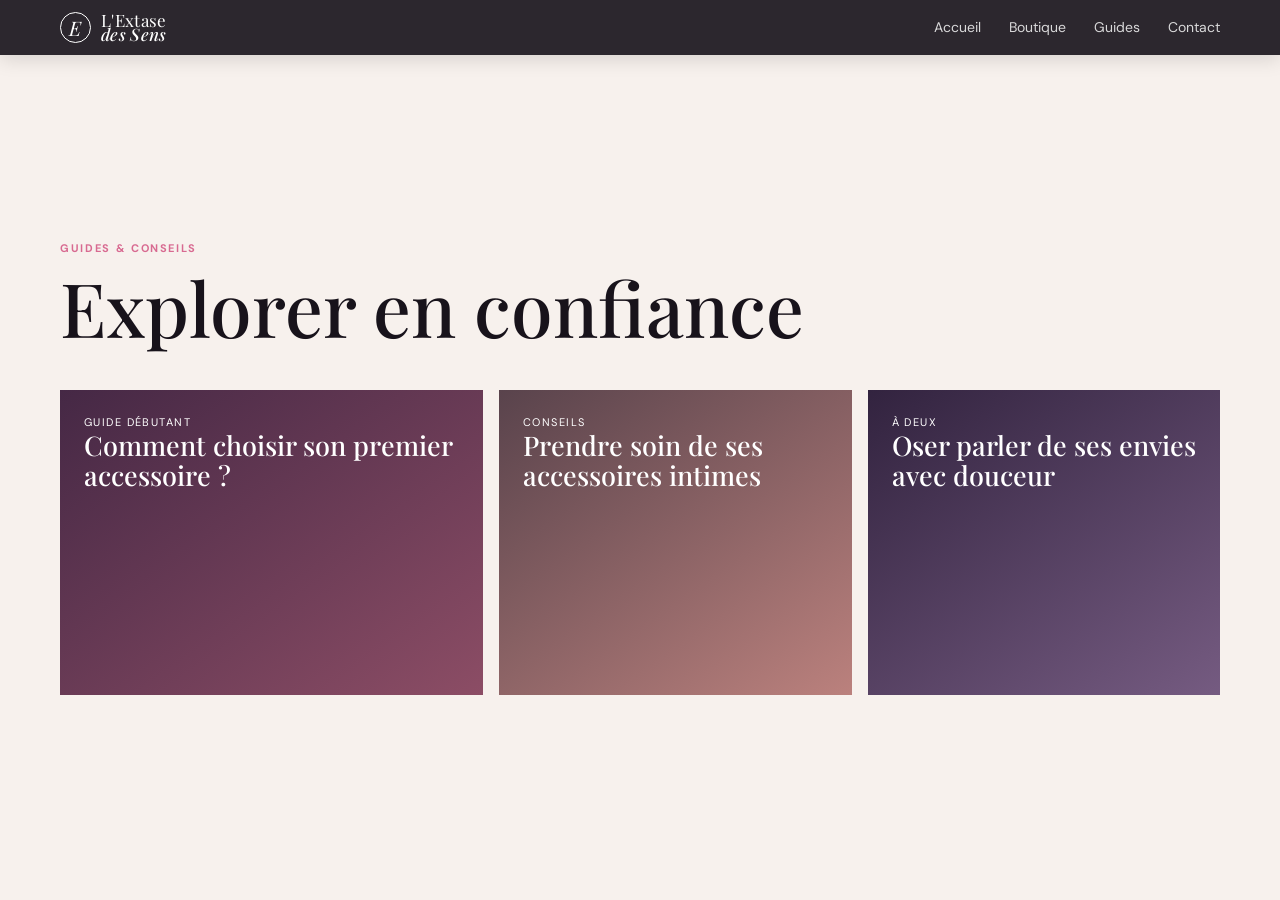
==== blog.html @ aad625a2 "mod blog" ====
<!doctype html>
<html lang="fr">
<head>
  <meta charset="utf-8">
  <meta name="viewport" content="width=device-width, initial-scale=1">
  <title>Guides | L'Extase des Sens</title>
  <link rel="stylesheet" href="assets/css/style.css">
</head>
<body>
  <header class="site-header is-scrolled">
    <div class="container header-inner">
      <a class="brand" href="index.html">
        <span class="brand-mark">E</span>
        <span>L'Extase<br><em>des Sens</em></span>
      </a>
      <nav class="main-nav">
        <a href="index.html">Accueil</a>
        <a href="boutique.html">Boutique</a>
        <a class="is-current" href="blog.html">Guides</a>
        <a href="contact.html">Contact</a>
      </nav>
    </div>
  </header>

  <main style="padding-top:130px">
    <section class="section">
      <div class="container">
        <p class="eyebrow">Guides & conseils</p>
        <h1 style="font:500 clamp(44px,6vw,75px)/1 'Playfair Display',serif;margin:0 0 45px">Explorer en confiance</h1>
        
        <div class="guide-grid">
          <!-- Guide 1 -->
          <a href="guide-debutant.html" class="guide-card guide-one" style="text-decoration: none; color: #ffffff; display: block;">
            <p style="color: #ffffff;">Guide débutant</p>
            <h3 style="color: #ffffff;">Comment choisir son premier accessoire ?</h3>
          </a>

          <!-- Guide 2 -->
          <a href="guide-entretien.html" class="guide-card guide-two" style="text-decoration: none; color: #ffffff; display: block;">
            <p style="color: #ffffff;">Conseils</p>
            <h3 style="color: #ffffff;">Prendre soin de ses accessoires intimes</h3>
          </a>

          <!-- Guide 3 -->
          <a href="guide-couple.html" class="guide-card guide-three" style="text-decoration: none; color: #ffffff; display: block;">
            <p style="color: #ffffff;">À deux</p>
            <h3 style="color: #ffffff;">Oser parler de ses envies avec douceur</h3>
          </a>
        </div>

      </div>
    </section>
  </main>
</body>
</html>
---- assets/css/style.css ----
@import url('https://fonts.googleapis.com/css2?family=DM+Sans:wght@400;500;600;700&family=Playfair+Display:ital,wght@0,500;0,600;0,700;1,500;1,600&display=swap');
:root{--ink:#18131b;--paper:#f7f1ed;--cream:#fffaf7;--plum:#482345;--wine:#7c315d;--pink:#d86a91;--line:rgba(46,26,42,.14);--muted:#6e626b;--shadow:0 16px 45px rgba(50,20,43,.12)}*{box-sizing:border-box}html{scroll-behavior:smooth}body{margin:0;background:var(--paper);color:var(--ink);font-family:'DM Sans',Arial,sans-serif;line-height:1.5}a{color:inherit;text-decoration:none}.container{width:min(1160px,calc(100% - 44px));margin:auto}.sr-only{position:absolute;width:1px;height:1px;overflow:hidden;clip:rect(0,0,0,0);white-space:nowrap}.skip-link{position:fixed;left:12px;top:-100px;background:#fff;padding:10px;z-index:9}.skip-link:focus{top:12px}.site-header{position:absolute;left:0;right:0;z-index:5;padding:20px 0;transition:.25s}.site-header.is-scrolled{position:fixed;background:rgba(24,19,27,.91);backdrop-filter:blur(12px);box-shadow:0 4px 20px #0002;padding:12px 0}.header-inner{display:flex;align-items:center;justify-content:space-between}.brand{display:flex;align-items:center;gap:10px;font-family:'Playfair Display',serif;font-size:17px;line-height:.8;color:#fff;letter-spacing:.02em}.brand em{font-weight:500}.brand-mark{display:grid;place-items:center;width:31px;height:31px;border:1px solid currentColor;border-radius:50%;font-size:20px;font-style:italic}.main-nav{display:flex;align-items:center;gap:28px;color:#fff;font-size:14px}.main-nav>a:not(.nav-cart){opacity:.82}.main-nav>a:hover,.main-nav .is-current{opacity:1}.nav-cart{border:1px solid #ffffff88;border-radius:100px;padding:9px 15px}.nav-cart span{margin-left:5px}.menu-toggle{display:none;background:none;border:0}.hero{min-height:735px;background:radial-gradient(circle at 17% 30%,#a5517580,transparent 30%),radial-gradient(circle at 79% 80%,#7b2e5c73,transparent 31%),linear-gradient(122deg,#160d18 15%,#432241 62%,#80355e);color:#fff;display:flex;align-items:center;position:relative;overflow:hidden}.hero:after{content:'';position:absolute;inset:0;background:linear-gradient(90deg,#140d1b20,transparent 80%),url('../images/banners/hero.jpg') center/cover;opacity:.2;mix-blend-mode:luminosity}.hero-content{position:relative;z-index:1;padding-top:66px}.eyebrow{text-transform:uppercase;letter-spacing:.15em;font-size:11px;font-weight:700;color:var(--pink);margin:0 0 13px}.hero .eyebrow{color:#ffc2d4}.hero h1,.section h2,.story-copy h2,.newsletter h2{font-family:'Playfair Display',serif;font-weight:500;letter-spacing:-.035em;line-height:1.02}.hero h1{max-width:720px;font-size:clamp(54px,7.3vw,97px);margin:0}.hero h1 em{display:block;color:#f4bdcb}.hero-copy{max-width:480px;font-size:18px;line-height:1.65;color:#fcf6f8dd;margin:26px 0 34px}.hero-actions{display:flex;align-items:center;gap:27px}.button{display:inline-flex;align-items:center;gap:18px;padding:14px 21px;border:1px solid transparent;border-radius:2px;font-size:14px;font-weight:600;transition:transform .2s,background .2s}.button:hover{transform:translateY(-2px)}.button-primary{background:#fff;color:var(--plum)}.button-primary:hover{background:#ffe7ee}.text-link{font-size:14px;font-weight:600}.text-link span{margin-left:8px;transition:margin .2s}.text-link:hover span{margin-left:13px}.hero-signature{position:absolute;right:9%;bottom:8%;font-family:'Playfair Display',serif;font-size:21px;font-style:italic;color:#ffcad988;line-height:1.05;z-index:1}.reassurance{border-bottom:1px solid var(--line);background:var(--cream)}.reassurance-grid{min-height:105px;display:grid;grid-template-columns:repeat(3,1fr);gap:25px;align-items:center}.reassurance p{margin:0;padding-left:23px;border-left:1px solid var(--pink);font-size:14px}.reassurance strong,.reassurance span{display:block}.reassurance span{margin-top:3px;color:var(--muted);font-size:12px}.section{padding:110px 0}.section-heading{display:flex;align-items:end;justify-content:space-between;margin-bottom:37px}.section h2{font-size:clamp(35px,4vw,52px);margin:0}.category-grid{display:grid;grid-template-columns:repeat(4,1fr);gap:16px}.category-card{min-height:325px;padding:21px;display:flex;flex-direction:column;position:relative;overflow:hidden;color:#fff;transition:transform .25s}.category-card:hover{transform:translateY(-5px)}.category-card:before{content:'';position:absolute;inset:0;background:linear-gradient(0deg,#140e18cc 0%,transparent 65%)}.category-card>*{position:relative}.category-card span{font-size:11px;opacity:.65}.category-card h3{font-family:'Playfair Display',serif;font-size:29px;font-weight:500;margin:auto 0 3px}.category-card p{font-size:12px;margin:0 0 16px;opacity:.88}.category-card b{font-size:12px}.cat-one{background:radial-gradient(circle at 80% 15%,#efa1b7,transparent 34%),linear-gradient(145deg,#4a2645,#b5577d)}.cat-two{background:radial-gradient(circle at 26% 20%,#f5d3b0,transparent 27%),linear-gradient(145deg,#714443,#c27b68)}.cat-three{background:radial-gradient(circle at 75% 20%,#bd9ccc,transparent 28%),linear-gradient(145deg,#34203e,#795277)}.cat-four{background:radial-gradient(circle at 25% 25%,#c78f7c,transparent 25%),linear-gradient(145deg,#38282b,#8b5d57)}.products-section{background:#f0e7e2}.product-grid{display:grid;grid-template-columns:repeat(4,1fr);gap:20px}.product-card{position:relative}.product-visual{height:264px;background:linear-gradient(135deg,#e9caca,#f9ecdf);display:grid;place-items:center;overflow:hidden}.product-visual:before{content:'';width:105px;height:190px;border-radius:60% 60% 45% 45%;background:linear-gradient(130deg,#a44173,#e391aa);transform:rotate(22deg);box-shadow:28px 23px 50px #7b345955}.product-card:nth-child(2) .product-visual{background:linear-gradient(135deg,#d8cadc,#f1dce1)}.product-card:nth-child(2) .product-visual:before{background:linear-gradient(120deg,#422757,#aa759a);border-radius:55px;height:160px}.product-card:nth-child(3) .product-visual{background:linear-gradient(135deg,#e2d2b9,#f7e7cc)}.product-card:nth-child(3) .product-visual:before{background:linear-gradient(120deg,#d18c64,#f0bc8f);height:115px;width:115px;border-radius:50%}.product-card:nth-child(4) .product-visual{background:linear-gradient(135deg,#d7cad6,#eee5ef)}.product-card:nth-child(4) .product-visual:before{background:linear-gradient(120deg,#6d4868,#be84a3);height:145px;width:76px}.product-info{padding:15px 2px}.product-category{font-size:10px;color:var(--wine);text-transform:uppercase;letter-spacing:.12em;font-weight:700}.product-info h3{font-family:'Playfair Display',serif;font-size:20px;font-weight:500;margin:6px 0}.product-price{font-size:14px;font-weight:700}.product-button{position:absolute;right:10px;top:220px;background:#fff;width:34px;height:34px;border-radius:50%;display:grid;place-items:center;border:0;font-size:18px;cursor:pointer;box-shadow:var(--shadow)}.story-section{background:#211723;color:#fff;padding:110px 0}.story-grid{display:grid;grid-template-columns:1fr 1fr;gap:100px;align-items:center}.story-art{height:415px;position:relative;background:linear-gradient(135deg,#643551,#2a1a2c);overflow:hidden}.story-circle{position:absolute;width:310px;height:310px;border:1px solid #ffbfd055;border-radius:50%;top:52px;left:50%;transform:translateX(-50%)}.story-line{position:absolute;width:530px;border-top:1px solid #ffbfd055;top:205px;left:-20px;transform:rotate(-32deg)}.story-art p{position:absolute;left:40px;bottom:25px;margin:0;font:italic 38px/1 'Playfair Display',serif;color:#ffcad8}.story-copy h2{font-size:clamp(35px,4vw,53px);margin:0 0 24px}.story-copy>p:not(.eyebrow){color:#e5d9e3;max-width:490px;margin-bottom:31px;line-height:1.7}.button-outline{color:#fff;border-color:#ffffff88}.guide-section{background:var(--cream)}.guide-grid{display:grid;grid-template-columns:1.2fr 1fr 1fr;gap:16px}.guide-card{min-height:305px;padding:24px;display:flex;flex-direction:column;color:#fff;background:linear-gradient(145deg,#452845,#8c4d65)}.guide-card:nth-child(2){background:linear-gradient(145deg,#59434c,#bb817d)}.guide-card:nth-child(3){background:linear-gradient(145deg,#32233f,#755b81)}.guide-card p{font-size:11px;letter-spacing:.13em;text-transform:uppercase;margin:0}.guide-card h3{font-family:'Playfair Display',serif;font-weight:500;font-size:27px;line-height:1.12;margin:auto 0 28px}.guide-card a{font-size:13px;font-weight:700}.newsletter{padding:87px 0;background:#e4b4c0}.newsletter-inner{display:flex;justify-content:space-between;gap:40px;align-items:center}.newsletter h2{font-size:clamp(34px,4vw,49px);margin:0}.newsletter .eyebrow{color:var(--plum)}.email-field{display:flex;border-bottom:1px solid #43243b;width:min(420px,100%)}.email-field input{flex:1;border:0;background:transparent;font:inherit;padding:14px 2px;outline:0;color:var(--ink)}.email-field input::placeholder{color:#6b4d61}.email-field .button{background:transparent;padding:10px 0 10px 20px;white-space:nowrap}.form-message{font-size:12px;margin:8px 0 0}.site-footer{background:#18131b;color:#f8f0f3;padding:70px 0 20px}.footer-grid{display:grid;grid-template-columns:2fr 1fr 1fr;gap:40px}.footer-brand{margin-bottom:17px}.footer-grid p{max-width:235px;color:#c9bdc6;font-size:13px}.footer-grid h2{font-size:11px;text-transform:uppercase;letter-spacing:.13em;color:#e7a1b5;margin:6px 0 15px}.footer-grid a:not(.brand){display:block;font-size:13px;color:#d9ced7;margin:8px 0}.footer-bottom{border-top:1px solid #ffffff1a;margin-top:50px;padding-top:19px;display:flex;justify-content:space-between;color:#a99ca7;font-size:11px}@media(max-width:760px){.container{width:min(100% - 32px,1160px)}.site-header{padding:14px 0}.menu-toggle{display:flex;flex-direction:column;gap:5px;width:34px;padding:7px;background:none;border:0}.menu-toggle span:not(.sr-only){height:1px;background:#fff;width:100%}.main-nav{position:absolute;top:100%;left:0;right:0;padding:20px 22px 26px;background:#211723;flex-direction:column;align-items:flex-start;gap:18px;display:none}.main-nav.is-open{display:flex}.nav-cart{margin-top:2px}.hero{min-height:660px}.hero-content{padding-top:74px}.hero-copy{font-size:16px}.hero-actions{align-items:flex-start;flex-direction:column;gap:20px}.hero-signature{right:8%;bottom:7%}.reassurance-grid{grid-template-columns:1fr;gap:0;padding:20px 0}.reassurance p{padding:11px 0 11px 17px}.section{padding:75px 0}.section-heading{align-items:flex-start;gap:16px;flex-direction:column;margin-bottom:28px}.category-grid,.product-grid{grid-template-columns:repeat(2,1fr);gap:11px}.category-card{min-height:245px;padding:15px}.category-card h3{font-size:23px}.category-card p{display:none}.product-visual{height:190px}.product-visual:before{transform:scale(.75) rotate(22deg)}.product-button{top:151px}.story-section{padding:75px 0}.story-grid{grid-template-columns:1fr;gap:42px}.story-art{height:285px}.story-circle{width:220px;height:220px;top:33px}.story-line{top:138px}.guide-grid{grid-template-columns:1fr}.guide-card{min-height:230px}.newsletter{padding:65px 0}.newsletter-inner{align-items:flex-start;flex-direction:column;gap:28px}.email-field{width:100%}.footer-grid{grid-template-columns:1fr 1fr;gap:28px}.footer-grid>div:first-child{grid-column:1/-1}.footer-bottom{flex-direction:column;gap:9px}.site-header.is-scrolled{padding:10px 0}}
.shop-main,.product-main,.cart-main{padding-top:76px}.shop-hero{padding:95px 0 60px;background:linear-gradient(120deg,#ead3d8,#f8f2ea)}.shop-hero h1,.cart-main h1{font:500 clamp(46px,6vw,78px)/1 'Playfair Display',serif;margin:0}.shop-hero>div>p:not(.eyebrow){max-width:510px;color:var(--muted);margin:18px 0 0}.shop-content{padding:38px 0 100px}.shop-toolbar{display:flex;justify-content:space-between;gap:22px;align-items:center;padding-bottom:21px;border-bottom:1px solid var(--line)}.search-box input{width:230px;border:0;border-bottom:1px solid var(--ink);background:transparent;padding:9px 1px;font:inherit;outline:0}.filter-list{display:flex;gap:7px;flex-wrap:wrap}.filter-button{font:inherit;font-size:12px;border:1px solid var(--line);padding:8px 11px;background:transparent;border-radius:20px;cursor:pointer}.filter-button.is-active,.filter-button:hover{background:var(--plum);border-color:var(--plum);color:#fff}.results-count{font-size:12px;color:var(--muted);margin:20px 0}.shop-product-grid{display:grid;grid-template-columns:repeat(4,1fr);gap:24px}.shop-product-card .product-visual{height:280px}.product-art-0:before{background:linear-gradient(130deg,#a44173,#e391aa)!important}.product-art-1:before{background:linear-gradient(120deg,#422757,#aa759a)!important;border-radius:55px!important;height:160px!important}.product-art-2:before{background:linear-gradient(120deg,#d18c64,#f0bc8f)!important;height:115px!important;width:115px!important;border-radius:50%!important}.product-art-3:before{background:linear-gradient(120deg,#6d4868,#be84a3)!important;height:145px!important;width:76px!important}.add-to-cart{width:100%;background:var(--ink);color:#fff;border:0;padding:11px;font:600 12px 'DM Sans',sans-serif;cursor:pointer}.add-to-cart:hover{background:var(--wine)}.no-results,.empty-cart{grid-column:1/-1;padding:40px 0;color:var(--muted)}.empty-cart a{text-decoration:underline;color:var(--plum)}.back-link{display:inline-block;margin:39px 0 26px;font-size:13px}.product-detail{display:grid;grid-template-columns:1.05fr .95fr;gap:75px;padding:25px 0 100px}.product-detail-art{min-height:540px;background:linear-gradient(135deg,#e9caca,#f9ecdf);display:grid;place-items:center;overflow:hidden}.product-detail-art:before{content:'';width:170px;height:295px;border-radius:60% 60% 45% 45%;background:linear-gradient(130deg,#a44173,#e391aa);transform:rotate(22deg);box-shadow:38px 34px 75px #7b345955}.product-detail-info h1{font:500 clamp(52px,6vw,80px)/1 'Playfair Display',serif;margin:0}.detail-price{font-weight:700;font-size:19px;margin:19px 0}.detail-description{line-height:1.7;color:var(--muted);max-width:480px}.product-detail-info ul{padding:0;margin:27px 0;list-style:none}.product-detail-info li{padding:8px 0;border-bottom:1px solid var(--line);font-size:14px}.button-dark{background:var(--ink);color:#fff;cursor:pointer}.detail-note{font-size:11px;color:var(--muted);margin-top:17px}.cart-main{min-height:80vh;padding-bottom:100px}.cart-main h1{margin:0 0 38px}.cart-items{border-top:1px solid var(--line)}.cart-item{display:grid;grid-template-columns:90px 1fr auto auto;gap:18px;align-items:center;border-bottom:1px solid var(--line);padding:16px 0}.cart-mini-art{width:90px;height:100px;background:#ead4d9;display:grid;place-items:center}.cart-mini-art:before{content:'';width:39px;height:72px;border-radius:50%;background:linear-gradient(130deg,#a44173,#e391aa);transform:rotate(22deg)}.cart-item h2{font:500 24px 'Playfair Display',serif;margin:3px 0}.cart-quantity{display:flex;align-items:center;gap:12px}.cart-quantity button{border:0;background:none;font-size:20px;cursor:pointer}.remove-item{border:0;background:none;text-decoration:underline;font:12px 'DM Sans',sans-serif;cursor:pointer}.cart-summary{margin:35px 0 0 auto;width:min(100%,340px);padding:23px;background:#eee2e5}.cart-summary p{margin:0}.cart-summary strong{display:block;font:500 34px 'Playfair Display',serif;margin:5px 0 17px}.cart-summary small{display:block;color:var(--muted);font-size:11px;margin-bottom:17px}.cart-summary .button{width:100%;justify-content:space-between}.cart-summary .button:disabled{opacity:.55;cursor:not-allowed}@media(max-width:760px){.shop-main,.product-main,.cart-main{padding-top:57px}.shop-hero{padding:73px 0 46px}.shop-toolbar{display:block}.search-box input{width:100%;margin-bottom:16px}.shop-product-grid{grid-template-columns:repeat(2,1fr);gap:12px}.shop-product-card .product-visual{height:200px}.product-detail{grid-template-columns:1fr;gap:30px;padding-bottom:70px}.product-detail-art{min-height:360px}.product-detail-art:before{transform:scale(.75) rotate(22deg)}.cart-item{grid-template-columns:70px 1fr auto;gap:12px}.cart-mini-art{width:70px;height:80px}.remove-item{grid-column:2}.cart-quantity{gap:8px}.cart-summary{margin-left:0}}
.product-visual img,.product-detail-art img{display:block;width:100%;height:100%;object-fit:cover;position:relative;z-index:1}.product-visual:has(img):before,.product-detail-art:has(img):before{display:none}
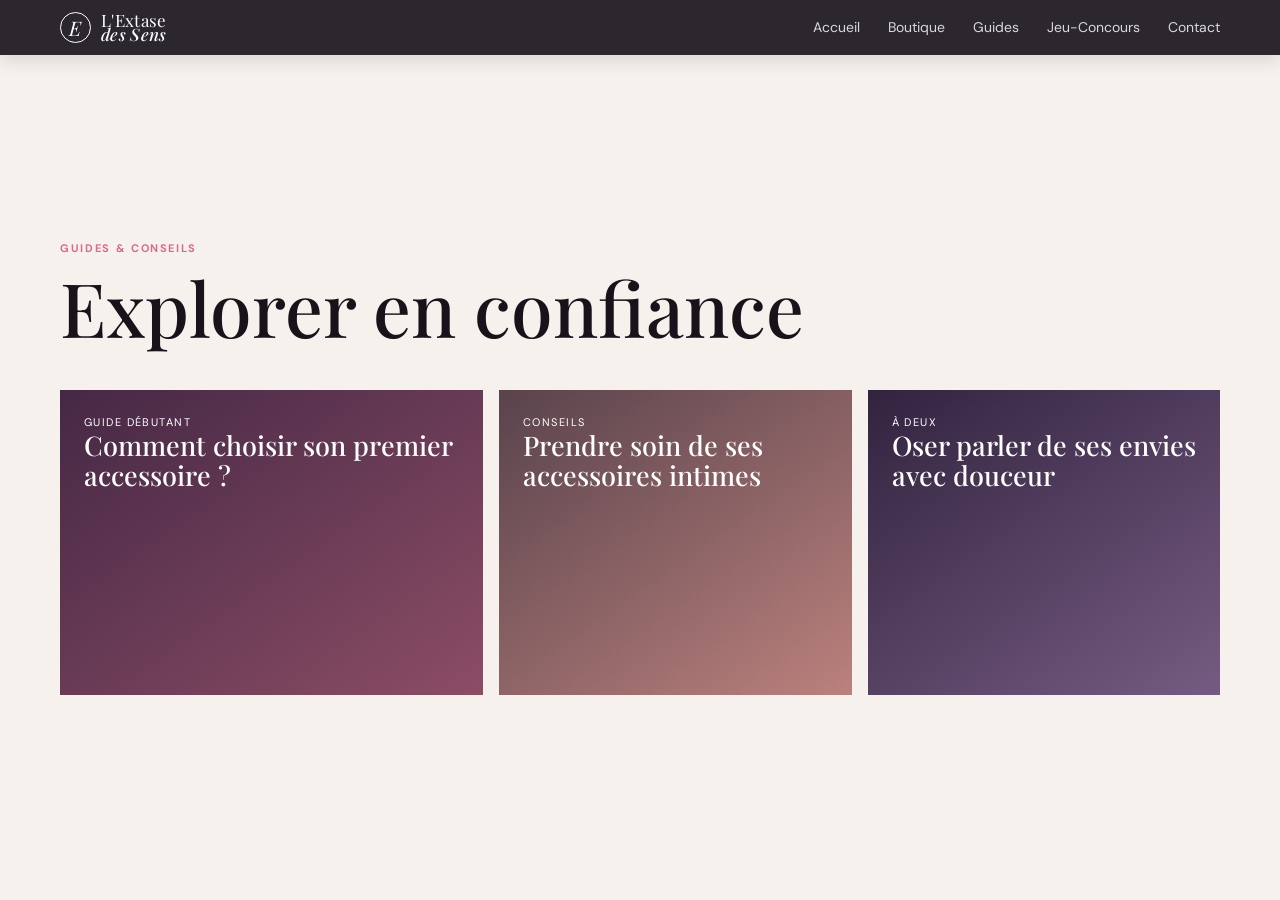
==== commit 3a0d169e: "blog maj" ====
--- a/blog.html
+++ b/blog.html
@@ -17,6 +17,7 @@
         <a href="index.html">Accueil</a>
         <a href="boutique.html">Boutique</a>
         <a class="is-current" href="blog.html">Guides</a>
+        <a href="concours.html">Jeu-Concours</a>
         <a href="contact.html">Contact</a>
       </nav>
     </div>
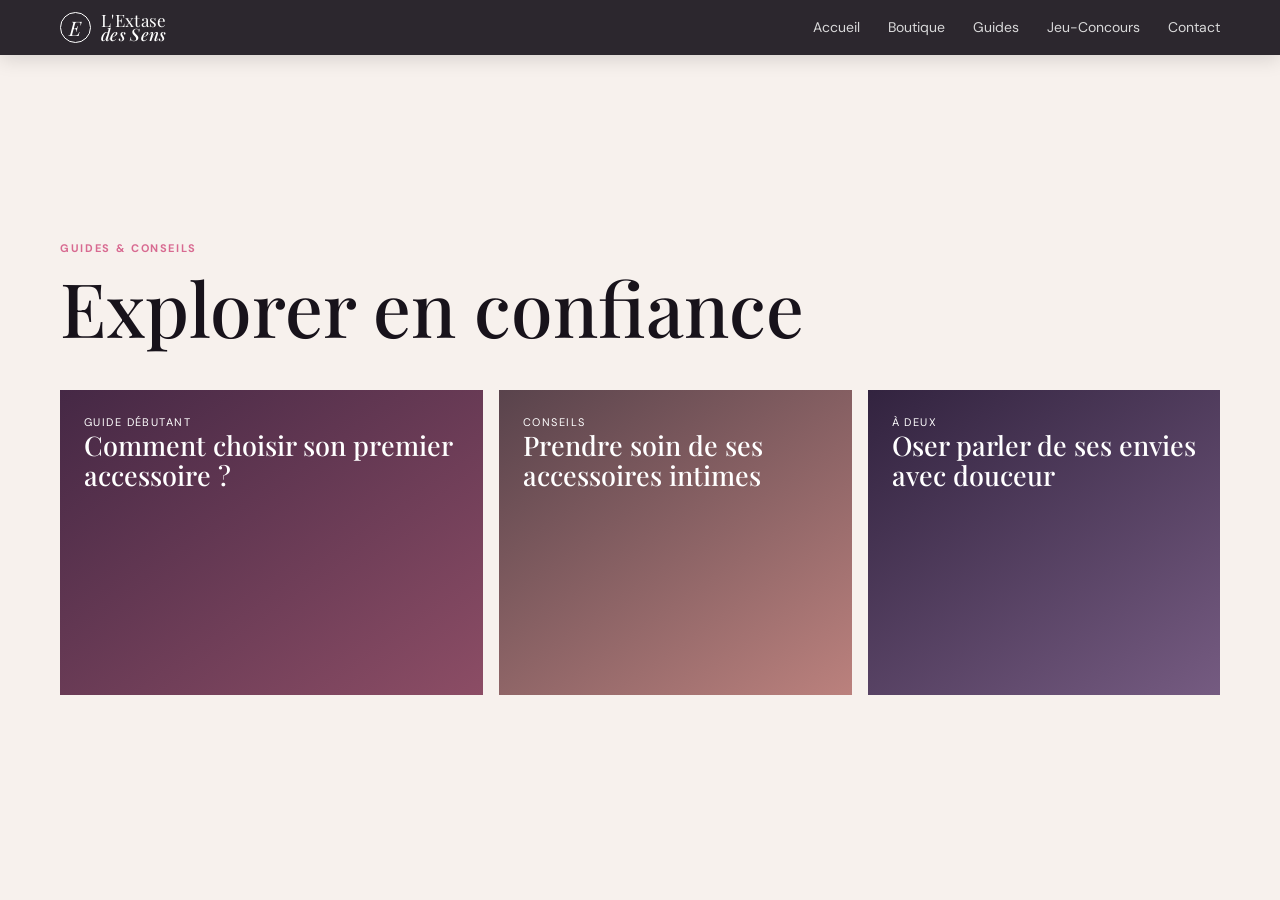
==== commit f0e705c5: "modification 11" ====
--- a/blog.html
+++ b/blog.html
@@ -1,56 +1,52 @@
-<!doctype html>
+<!DOCTYPE html>
+
 <html lang="fr">
 <head>
-  <meta charset="utf-8">
-  <meta name="viewport" content="width=device-width, initial-scale=1">
-  <title>Guides | L'Extase des Sens</title>
-  <link rel="stylesheet" href="assets/css/style.css">
-</head>
+<meta charset="utf-8"/>
+<meta content="width=device-width, initial-scale=1" name="viewport"/>
+<title>Guides | L'Extase des Sens | L'Extase des Sens</title>
+<link href="assets/css/style.css" rel="stylesheet"/>
+<meta content="L'Extase des Sens - Le plaisir décomplexé. Découvrez une sélection d'accessoires intimes de qualité, guides et conseils en toute discrétion." name="description"/><link href="https://loverilx.github.io/lextasedessens/blog.html" rel="canonical"/><meta content="Guides | L'Extase des Sens | L'Extase des Sens" property="og:title"/><meta content="L'Extase des Sens - Le plaisir décomplexé. Découvrez une sélection d'accessoires intimes de qualité, guides et conseils en toute discrétion." property="og:description"/><meta content="website" property="og:type"/><meta content="https://loverilx.github.io/lextasedessens/blog.html" property="og:url"/><meta content="summary_large_image" name="twitter:card"/><script type="application/ld+json">{"@context":"https://schema.org","@type":"WebSite","name":"L'Extase des Sens","url":"https://loverilx.github.io/lextasedessens/","description":"Le plaisir décomplexé"}</script></head>
 <body>
-  <header class="site-header is-scrolled">
-    <div class="container header-inner">
-      <a class="brand" href="index.html">
-        <span class="brand-mark">E</span>
-        <span>L'Extase<br><em>des Sens</em></span>
-      </a>
-      <nav class="main-nav">
-        <a href="index.html">Accueil</a>
-        <a href="boutique.html">Boutique</a>
-        <a class="is-current" href="blog.html">Guides</a>
-        <a href="concours.html">Jeu-Concours</a>
-        <a href="contact.html">Contact</a>
-      </nav>
-    </div>
-  </header>
-
-  <main style="padding-top:130px">
-    <section class="section">
-      <div class="container">
-        <p class="eyebrow">Guides & conseils</p>
-        <h1 style="font:500 clamp(44px,6vw,75px)/1 'Playfair Display',serif;margin:0 0 45px">Explorer en confiance</h1>
-        
-        <div class="guide-grid">
-          <!-- Guide 1 -->
-          <a href="guide-debutant.html" class="guide-card guide-one" style="text-decoration: none; color: #ffffff; display: block;">
-            <p style="color: #ffffff;">Guide débutant</p>
-            <h3 style="color: #ffffff;">Comment choisir son premier accessoire ?</h3>
-          </a>
-
-          <!-- Guide 2 -->
-          <a href="guide-entretien.html" class="guide-card guide-two" style="text-decoration: none; color: #ffffff; display: block;">
-            <p style="color: #ffffff;">Conseils</p>
-            <h3 style="color: #ffffff;">Prendre soin de ses accessoires intimes</h3>
-          </a>
-
-          <!-- Guide 3 -->
-          <a href="guide-couple.html" class="guide-card guide-three" style="text-decoration: none; color: #ffffff; display: block;">
-            <p style="color: #ffffff;">À deux</p>
-            <h3 style="color: #ffffff;">Oser parler de ses envies avec douceur</h3>
-          </a>
-        </div>
-
-      </div>
-    </section>
-  </main>
+<header class="site-header is-scrolled">
+<div class="container header-inner">
+<a class="brand" href="index.html">
+<span class="brand-mark">E</span>
+<span>L'Extase<br/><em>des Sens</em></span>
+</a>
+<nav class="main-nav">
+<a href="index.html">Accueil</a>
+<a href="boutique.html">Boutique</a>
+<a class="is-current" href="blog.html">Guides</a>
+<a href="concours.html">Jeu-Concours</a>
+<a href="contact.html">Contact</a>
+</nav>
+</div>
+</header>
+<main style="padding-top:130px">
+<section class="section">
+<div class="container">
+<p class="eyebrow">Guides &amp; conseils</p>
+<h1 style="font:500 clamp(44px,6vw,75px)/1 'Playfair Display',serif;margin:0 0 45px">Explorer en confiance</h1>
+<div class="guide-grid">
+<!-- Guide 1 -->
+<a class="guide-card guide-one" href="guide-debutant.html" style="text-decoration: none; color: #ffffff; display: block;">
+<p style="color: #ffffff;">Guide débutant</p>
+<h3 style="color: #ffffff;">Comment choisir son premier accessoire ?</h3>
+</a>
+<!-- Guide 2 -->
+<a class="guide-card guide-two" href="guide-entretien.html" style="text-decoration: none; color: #ffffff; display: block;">
+<p style="color: #ffffff;">Conseils</p>
+<h3 style="color: #ffffff;">Prendre soin de ses accessoires intimes</h3>
+</a>
+<!-- Guide 3 -->
+<a class="guide-card guide-three" href="guide-couple.html" style="text-decoration: none; color: #ffffff; display: block;">
+<p style="color: #ffffff;">À deux</p>
+<h3 style="color: #ffffff;">Oser parler de ses envies avec douceur</h3>
+</a>
+</div>
+</div>
+</section>
+</main>
 </body>
 </html>
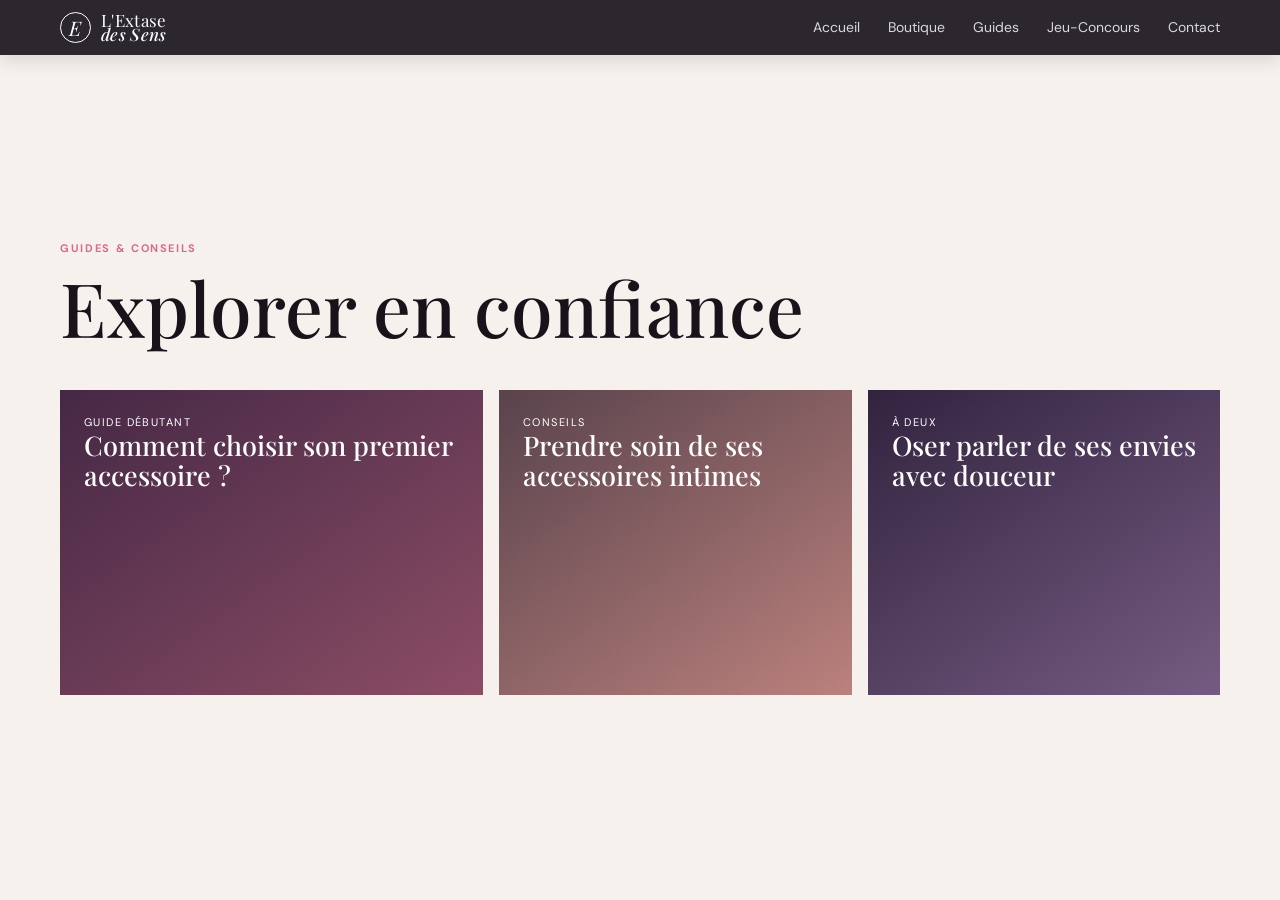
==== commit 25be7d0d: "modif 03" ====
--- a/blog.html
+++ b/blog.html
@@ -6,7 +6,7 @@
 <meta content="width=device-width, initial-scale=1" name="viewport"/>
 <title>Guides | L'Extase des Sens | L'Extase des Sens</title>
 <link href="assets/css/style.css" rel="stylesheet"/>
-<meta content="L'Extase des Sens - Le plaisir décomplexé. Découvrez une sélection d'accessoires intimes de qualité, guides et conseils en toute discrétion." name="description"/><link href="https://loverilx.github.io/lextasedessens/blog.html" rel="canonical"/><meta content="Guides | L'Extase des Sens | L'Extase des Sens" property="og:title"/><meta content="L'Extase des Sens - Le plaisir décomplexé. Découvrez une sélection d'accessoires intimes de qualité, guides et conseils en toute discrétion." property="og:description"/><meta content="website" property="og:type"/><meta content="https://loverilx.github.io/lextasedessens/blog.html" property="og:url"/><meta content="summary_large_image" name="twitter:card"/><script type="application/ld+json">{"@context":"https://schema.org","@type":"WebSite","name":"L'Extase des Sens","url":"https://loverilx.github.io/lextasedessens/","description":"Le plaisir décomplexé"}</script></head>
+<meta content="L'Extase des Sens - Le plaisir décomplexé. Découvrez une sélection d'accessoires intimes de qualité, guides et conseils en toute discrétion." name="description"/><link href="https://lextasedessens.fr/blog.html" rel="canonical"/><meta content="Guides | L'Extase des Sens | L'Extase des Sens" property="og:title"/><meta content="L'Extase des Sens - Le plaisir décomplexé. Découvrez une sélection d'accessoires intimes de qualité, guides et conseils en toute discrétion." property="og:description"/><meta content="website" property="og:type"/><meta content="https://lextasedessens.fr/blog.html" property="og:url"/><meta content="summary_large_image" name="twitter:card"/><script type="application/ld+json">{"@context":"https://schema.org","@type":"WebSite","name":"L'Extase des Sens","url":"https://loverilx.github.io/lextasedessens/","description":"Le plaisir décomplexé"}</script><meta content="Guides | L'Extase des Sens | L'Extase des Sens" name="twitter:title"/><meta content="L'Extase des Sens – Le plaisir décomplexé." name="twitter:description"/><meta content="https://lextasedessens.fr/assets/images/logo.png" property="og:image"/><meta content="L'Extase des Sens" property="og:site_name"/></head>
 <body>
 <header class="site-header is-scrolled">
 <div class="container header-inner">
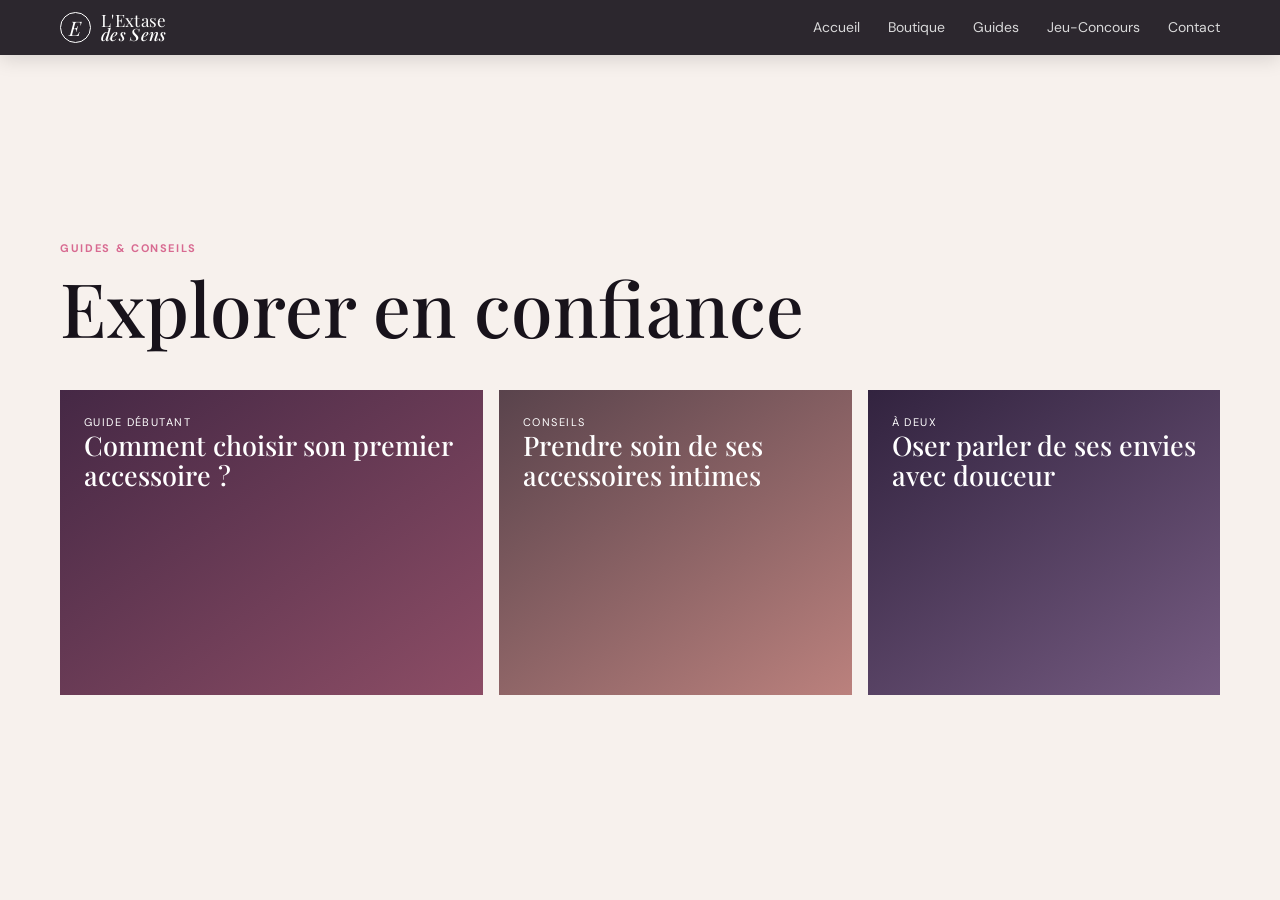
==== commit 4c014daf: "modif 20" ====
--- a/blog.html
+++ b/blog.html
@@ -6,7 +6,7 @@
 <meta content="width=device-width, initial-scale=1" name="viewport"/>
 <title>Guides | L'Extase des Sens | L'Extase des Sens</title>
 <link href="assets/css/style.css" rel="stylesheet"/>
-<meta content="L'Extase des Sens - Le plaisir décomplexé. Découvrez une sélection d'accessoires intimes de qualité, guides et conseils en toute discrétion." name="description"/><link href="https://lextasedessens.fr/blog.html" rel="canonical"/><meta content="Guides | L'Extase des Sens | L'Extase des Sens" property="og:title"/><meta content="L'Extase des Sens - Le plaisir décomplexé. Découvrez une sélection d'accessoires intimes de qualité, guides et conseils en toute discrétion." property="og:description"/><meta content="website" property="og:type"/><meta content="https://lextasedessens.fr/blog.html" property="og:url"/><meta content="summary_large_image" name="twitter:card"/><script type="application/ld+json">{"@context":"https://schema.org","@type":"WebSite","name":"L'Extase des Sens","url":"https://loverilx.github.io/lextasedessens/","description":"Le plaisir décomplexé"}</script><meta content="Guides | L'Extase des Sens | L'Extase des Sens" name="twitter:title"/><meta content="L'Extase des Sens – Le plaisir décomplexé." name="twitter:description"/><meta content="https://lextasedessens.fr/assets/images/logo.png" property="og:image"/><meta content="L'Extase des Sens" property="og:site_name"/></head>
+<meta content="L'Extase des Sens - Le plaisir décomplexé. Découvrez une sélection d'accessoires intimes de qualité, guides et conseils en toute discrétion." name="description"/><link href="https://lextasedessens.fr/blog.html" rel="canonical"/><meta content="Guides | L'Extase des Sens | L'Extase des Sens" property="og:title"/><meta content="L'Extase des Sens - Le plaisir décomplexé. Découvrez une sélection d'accessoires intimes de qualité, guides et conseils en toute discrétion." property="og:description"/><meta content="website" property="og:type"/><meta content="https://lextasedessens.fr/blog.html" property="og:url"/><meta content="summary_large_image" name="twitter:card"/><script type="application/ld+json">{"@context":"https://schema.org","@type":"WebSite","name":"L'Extase des Sens","url":"https://loverilx.github.io/lextasedessens/","description":"Le plaisir décomplexé"}</script><meta content="Guides | L'Extase des Sens | L'Extase des Sens" name="twitter:title"/><meta content="L'Extase des Sens – Le plaisir décomplexé." name="twitter:description"/><meta content="https://lextasedessens.fr/assets/images/logo.png" property="og:image"/><meta content="L'Extase des Sens" property="og:site_name"/><meta content="index,follow,max-image-preview:large" name="robots"/><meta content="L'Extase des Sens" name="author"/></head>
 <body>
 <header class="site-header is-scrolled">
 <div class="container header-inner">
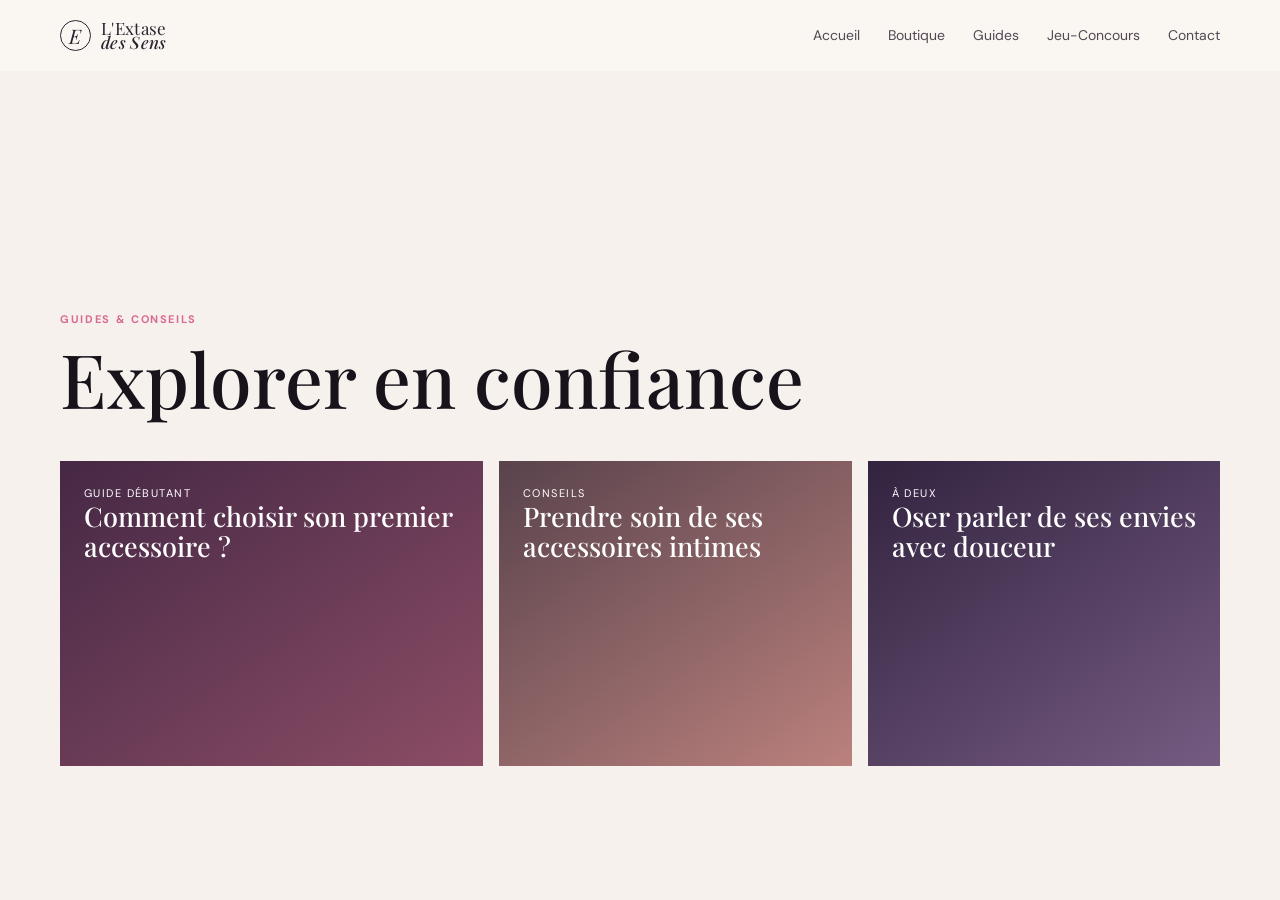
==== commit 753a7560: "mod001" ====
--- a/blog.html
+++ b/blog.html
@@ -6,9 +6,16 @@
 <meta content="width=device-width, initial-scale=1" name="viewport"/>
 <title>Guides | L'Extase des Sens | L'Extase des Sens</title>
 <link href="assets/css/style.css" rel="stylesheet"/>
-<meta content="L'Extase des Sens - Le plaisir décomplexé. Découvrez une sélection d'accessoires intimes de qualité, guides et conseils en toute discrétion." name="description"/><link href="https://lextasedessens.fr/blog.html" rel="canonical"/><meta content="Guides | L'Extase des Sens | L'Extase des Sens" property="og:title"/><meta content="L'Extase des Sens - Le plaisir décomplexé. Découvrez une sélection d'accessoires intimes de qualité, guides et conseils en toute discrétion." property="og:description"/><meta content="website" property="og:type"/><meta content="https://lextasedessens.fr/blog.html" property="og:url"/><meta content="summary_large_image" name="twitter:card"/><script type="application/ld+json">{"@context":"https://schema.org","@type":"WebSite","name":"L'Extase des Sens","url":"https://loverilx.github.io/lextasedessens/","description":"Le plaisir décomplexé"}</script><meta content="Guides | L'Extase des Sens | L'Extase des Sens" name="twitter:title"/><meta content="L'Extase des Sens – Le plaisir décomplexé." name="twitter:description"/><meta content="https://lextasedessens.fr/assets/images/logo.png" property="og:image"/><meta content="L'Extase des Sens" property="og:site_name"/><meta content="index,follow,max-image-preview:large" name="robots"/><meta content="L'Extase des Sens" name="author"/></head>
+<meta content="L'Extase des Sens - Le plaisir décomplexé. Découvrez une sélection d'accessoires intimes de qualité, guides et conseils en toute discrétion." name="description"/><link href="https://lextasedessens.fr/blog.html" rel="canonical"/><meta content="Guides | L'Extase des Sens | L'Extase des Sens" property="og:title"/><meta content="L'Extase des Sens - Le plaisir décomplexé. Découvrez une sélection d'accessoires intimes de qualité, guides et conseils en toute discrétion." property="og:description"/><meta content="website" property="og:type"/><meta content="https://lextasedessens.fr/blog.html" property="og:url"/><meta content="summary_large_image" name="twitter:card"/><script type="application/ld+json">{"@context":"https://schema.org","@type":"WebSite","name":"L'Extase des Sens","url":"https://loverilx.github.io/lextasedessens/","description":"Le plaisir décomplexé"}</script><meta content="Guides | L'Extase des Sens | L'Extase des Sens" name="twitter:title"/><meta content="L'Extase des Sens – Le plaisir décomplexé." name="twitter:description"/><meta content="https://lextasedessens.fr/assets/images/logo.png" property="og:image"/><meta content="L'Extase des Sens" property="og:site_name"/><meta content="index,follow,max-image-preview:large" name="robots"/><meta content="L'Extase des Sens" name="author"/>
+<style>
+.site-header{background:rgba(250,246,242,.96)!important;position:relative!important;backdrop-filter:blur(8px);}
+.site-header .site-nav a,.site-header .site-nav__link,.site-header a{color:#2d2230!important;}
+.site-header .cart-pill,.site-header [class*="cart"]{color:#2d2230!important;border-color:#2d2230!important;}
+</style>
+
+</head>
 <body>
-<header class="site-header is-scrolled">
+<header class="site-header">
 <div class="container header-inner">
 <a class="brand" href="index.html">
 <span class="brand-mark">E</span>
--- a/assets/css/style.css
+++ b/assets/css/style.css
@@ -1,4 +1,4 @@
 @import url('https://fonts.googleapis.com/css2?family=DM+Sans:wght@400;500;600;700&family=Playfair+Display:ital,wght@0,500;0,600;0,700;1,500;1,600&display=swap');
-:root{--ink:#18131b;--paper:#f7f1ed;--cream:#fffaf7;--plum:#482345;--wine:#7c315d;--pink:#d86a91;--line:rgba(46,26,42,.14);--muted:#6e626b;--shadow:0 16px 45px rgba(50,20,43,.12)}*{box-sizing:border-box}html{scroll-behavior:smooth}body{margin:0;background:var(--paper);color:var(--ink);font-family:'DM Sans',Arial,sans-serif;line-height:1.5}a{color:inherit;text-decoration:none}.container{width:min(1160px,calc(100% - 44px));margin:auto}.sr-only{position:absolute;width:1px;height:1px;overflow:hidden;clip:rect(0,0,0,0);white-space:nowrap}.skip-link{position:fixed;left:12px;top:-100px;background:#fff;padding:10px;z-index:9}.skip-link:focus{top:12px}.site-header{position:absolute;left:0;right:0;z-index:5;padding:20px 0;transition:.25s}.site-header.is-scrolled{position:fixed;background:rgba(24,19,27,.91);backdrop-filter:blur(12px);box-shadow:0 4px 20px #0002;padding:12px 0}.header-inner{display:flex;align-items:center;justify-content:space-between}.brand{display:flex;align-items:center;gap:10px;font-family:'Playfair Display',serif;font-size:17px;line-height:.8;color:#fff;letter-spacing:.02em}.brand em{font-weight:500}.brand-mark{display:grid;place-items:center;width:31px;height:31px;border:1px solid currentColor;border-radius:50%;font-size:20px;font-style:italic}.main-nav{display:flex;align-items:center;gap:28px;color:#fff;font-size:14px}.main-nav>a:not(.nav-cart){opacity:.82}.main-nav>a:hover,.main-nav .is-current{opacity:1}.nav-cart{border:1px solid #ffffff88;border-radius:100px;padding:9px 15px}.nav-cart span{margin-left:5px}.menu-toggle{display:none;background:none;border:0}.hero{min-height:735px;background:radial-gradient(circle at 17% 30%,#a5517580,transparent 30%),radial-gradient(circle at 79% 80%,#7b2e5c73,transparent 31%),linear-gradient(122deg,#160d18 15%,#432241 62%,#80355e);color:#fff;display:flex;align-items:center;position:relative;overflow:hidden}.hero:after{content:'';position:absolute;inset:0;background:linear-gradient(90deg,#140d1b20,transparent 80%),url('../images/banners/hero.jpg') center/cover;opacity:.2;mix-blend-mode:luminosity}.hero-content{position:relative;z-index:1;padding-top:66px}.eyebrow{text-transform:uppercase;letter-spacing:.15em;font-size:11px;font-weight:700;color:var(--pink);margin:0 0 13px}.hero .eyebrow{color:#ffc2d4}.hero h1,.section h2,.story-copy h2,.newsletter h2{font-family:'Playfair Display',serif;font-weight:500;letter-spacing:-.035em;line-height:1.02}.hero h1{max-width:720px;font-size:clamp(54px,7.3vw,97px);margin:0}.hero h1 em{display:block;color:#f4bdcb}.hero-copy{max-width:480px;font-size:18px;line-height:1.65;color:#fcf6f8dd;margin:26px 0 34px}.hero-actions{display:flex;align-items:center;gap:27px}.button{display:inline-flex;align-items:center;gap:18px;padding:14px 21px;border:1px solid transparent;border-radius:2px;font-size:14px;font-weight:600;transition:transform .2s,background .2s}.button:hover{transform:translateY(-2px)}.button-primary{background:#fff;color:var(--plum)}.button-primary:hover{background:#ffe7ee}.text-link{font-size:14px;font-weight:600}.text-link span{margin-left:8px;transition:margin .2s}.text-link:hover span{margin-left:13px}.hero-signature{position:absolute;right:9%;bottom:8%;font-family:'Playfair Display',serif;font-size:21px;font-style:italic;color:#ffcad988;line-height:1.05;z-index:1}.reassurance{border-bottom:1px solid var(--line);background:var(--cream)}.reassurance-grid{min-height:105px;display:grid;grid-template-columns:repeat(3,1fr);gap:25px;align-items:center}.reassurance p{margin:0;padding-left:23px;border-left:1px solid var(--pink);font-size:14px}.reassurance strong,.reassurance span{display:block}.reassurance span{margin-top:3px;color:var(--muted);font-size:12px}.section{padding:110px 0}.section-heading{display:flex;align-items:end;justify-content:space-between;margin-bottom:37px}.section h2{font-size:clamp(35px,4vw,52px);margin:0}.category-grid{display:grid;grid-template-columns:repeat(4,1fr);gap:16px}.category-card{min-height:325px;padding:21px;display:flex;flex-direction:column;position:relative;overflow:hidden;color:#fff;transition:transform .25s}.category-card:hover{transform:translateY(-5px)}.category-card:before{content:'';position:absolute;inset:0;background:linear-gradient(0deg,#140e18cc 0%,transparent 65%)}.category-card>*{position:relative}.category-card span{font-size:11px;opacity:.65}.category-card h3{font-family:'Playfair Display',serif;font-size:29px;font-weight:500;margin:auto 0 3px}.category-card p{font-size:12px;margin:0 0 16px;opacity:.88}.category-card b{font-size:12px}.cat-one{background:radial-gradient(circle at 80% 15%,#efa1b7,transparent 34%),linear-gradient(145deg,#4a2645,#b5577d)}.cat-two{background:radial-gradient(circle at 26% 20%,#f5d3b0,transparent 27%),linear-gradient(145deg,#714443,#c27b68)}.cat-three{background:radial-gradient(circle at 75% 20%,#bd9ccc,transparent 28%),linear-gradient(145deg,#34203e,#795277)}.cat-four{background:radial-gradient(circle at 25% 25%,#c78f7c,transparent 25%),linear-gradient(145deg,#38282b,#8b5d57)}.products-section{background:#f0e7e2}.product-grid{display:grid;grid-template-columns:repeat(4,1fr);gap:20px}.product-card{position:relative}.product-visual{height:264px;background:linear-gradient(135deg,#e9caca,#f9ecdf);display:grid;place-items:center;overflow:hidden}.product-visual:before{content:'';width:105px;height:190px;border-radius:60% 60% 45% 45%;background:linear-gradient(130deg,#a44173,#e391aa);transform:rotate(22deg);box-shadow:28px 23px 50px #7b345955}.product-card:nth-child(2) .product-visual{background:linear-gradient(135deg,#d8cadc,#f1dce1)}.product-card:nth-child(2) .product-visual:before{background:linear-gradient(120deg,#422757,#aa759a);border-radius:55px;height:160px}.product-card:nth-child(3) .product-visual{background:linear-gradient(135deg,#e2d2b9,#f7e7cc)}.product-card:nth-child(3) .product-visual:before{background:linear-gradient(120deg,#d18c64,#f0bc8f);height:115px;width:115px;border-radius:50%}.product-card:nth-child(4) .product-visual{background:linear-gradient(135deg,#d7cad6,#eee5ef)}.product-card:nth-child(4) .product-visual:before{background:linear-gradient(120deg,#6d4868,#be84a3);height:145px;width:76px}.product-info{padding:15px 2px}.product-category{font-size:10px;color:var(--wine);text-transform:uppercase;letter-spacing:.12em;font-weight:700}.product-info h3{font-family:'Playfair Display',serif;font-size:20px;font-weight:500;margin:6px 0}.product-price{font-size:14px;font-weight:700}.product-button{position:absolute;right:10px;top:220px;background:#fff;width:34px;height:34px;border-radius:50%;display:grid;place-items:center;border:0;font-size:18px;cursor:pointer;box-shadow:var(--shadow)}.story-section{background:#211723;color:#fff;padding:110px 0}.story-grid{display:grid;grid-template-columns:1fr 1fr;gap:100px;align-items:center}.story-art{height:415px;position:relative;background:linear-gradient(135deg,#643551,#2a1a2c);overflow:hidden}.story-circle{position:absolute;width:310px;height:310px;border:1px solid #ffbfd055;border-radius:50%;top:52px;left:50%;transform:translateX(-50%)}.story-line{position:absolute;width:530px;border-top:1px solid #ffbfd055;top:205px;left:-20px;transform:rotate(-32deg)}.story-art p{position:absolute;left:40px;bottom:25px;margin:0;font:italic 38px/1 'Playfair Display',serif;color:#ffcad8}.story-copy h2{font-size:clamp(35px,4vw,53px);margin:0 0 24px}.story-copy>p:not(.eyebrow){color:#e5d9e3;max-width:490px;margin-bottom:31px;line-height:1.7}.button-outline{color:#fff;border-color:#ffffff88}.guide-section{background:var(--cream)}.guide-grid{display:grid;grid-template-columns:1.2fr 1fr 1fr;gap:16px}.guide-card{min-height:305px;padding:24px;display:flex;flex-direction:column;color:#fff;background:linear-gradient(145deg,#452845,#8c4d65)}.guide-card:nth-child(2){background:linear-gradient(145deg,#59434c,#bb817d)}.guide-card:nth-child(3){background:linear-gradient(145deg,#32233f,#755b81)}.guide-card p{font-size:11px;letter-spacing:.13em;text-transform:uppercase;margin:0}.guide-card h3{font-family:'Playfair Display',serif;font-weight:500;font-size:27px;line-height:1.12;margin:auto 0 28px}.guide-card a{font-size:13px;font-weight:700}.newsletter{padding:87px 0;background:#e4b4c0}.newsletter-inner{display:flex;justify-content:space-between;gap:40px;align-items:center}.newsletter h2{font-size:clamp(34px,4vw,49px);margin:0}.newsletter .eyebrow{color:var(--plum)}.email-field{display:flex;border-bottom:1px solid #43243b;width:min(420px,100%)}.email-field input{flex:1;border:0;background:transparent;font:inherit;padding:14px 2px;outline:0;color:var(--ink)}.email-field input::placeholder{color:#6b4d61}.email-field .button{background:transparent;padding:10px 0 10px 20px;white-space:nowrap}.form-message{font-size:12px;margin:8px 0 0}.site-footer{background:#18131b;color:#f8f0f3;padding:70px 0 20px}.footer-grid{display:grid;grid-template-columns:2fr 1fr 1fr;gap:40px}.footer-brand{margin-bottom:17px}.footer-grid p{max-width:235px;color:#c9bdc6;font-size:13px}.footer-grid h2{font-size:11px;text-transform:uppercase;letter-spacing:.13em;color:#e7a1b5;margin:6px 0 15px}.footer-grid a:not(.brand){display:block;font-size:13px;color:#d9ced7;margin:8px 0}.footer-bottom{border-top:1px solid #ffffff1a;margin-top:50px;padding-top:19px;display:flex;justify-content:space-between;color:#a99ca7;font-size:11px}@media(max-width:760px){.container{width:min(100% - 32px,1160px)}.site-header{padding:14px 0}.menu-toggle{display:flex;flex-direction:column;gap:5px;width:34px;padding:7px;background:none;border:0}.menu-toggle span:not(.sr-only){height:1px;background:#fff;width:100%}.main-nav{position:absolute;top:100%;left:0;right:0;padding:20px 22px 26px;background:#211723;flex-direction:column;align-items:flex-start;gap:18px;display:none}.main-nav.is-open{display:flex}.nav-cart{margin-top:2px}.hero{min-height:660px}.hero-content{padding-top:74px}.hero-copy{font-size:16px}.hero-actions{align-items:flex-start;flex-direction:column;gap:20px}.hero-signature{right:8%;bottom:7%}.reassurance-grid{grid-template-columns:1fr;gap:0;padding:20px 0}.reassurance p{padding:11px 0 11px 17px}.section{padding:75px 0}.section-heading{align-items:flex-start;gap:16px;flex-direction:column;margin-bottom:28px}.category-grid,.product-grid{grid-template-columns:repeat(2,1fr);gap:11px}.category-card{min-height:245px;padding:15px}.category-card h3{font-size:23px}.category-card p{display:none}.product-visual{height:190px}.product-visual:before{transform:scale(.75) rotate(22deg)}.product-button{top:151px}.story-section{padding:75px 0}.story-grid{grid-template-columns:1fr;gap:42px}.story-art{height:285px}.story-circle{width:220px;height:220px;top:33px}.story-line{top:138px}.guide-grid{grid-template-columns:1fr}.guide-card{min-height:230px}.newsletter{padding:65px 0}.newsletter-inner{align-items:flex-start;flex-direction:column;gap:28px}.email-field{width:100%}.footer-grid{grid-template-columns:1fr 1fr;gap:28px}.footer-grid>div:first-child{grid-column:1/-1}.footer-bottom{flex-direction:column;gap:9px}.site-header.is-scrolled{padding:10px 0}}
+:root{--ink:#18131b;--paper:#f7f1ed;--cream:#fffaf7;--plum:#482345;--wine:#7c315d;--pink:#d86a91;--line:rgba(46,26,42,.14);--muted:#6e626b;--shadow:0 16px 45px rgba(50,20,43,.12)}*{box-sizing:border-box}html{scroll-behavior:smooth}body{margin:0;background:var(--paper);color:var(--ink);font-family:'DM Sans',Arial,sans-serif;line-height:1.5}a{color:inherit;text-decoration:none}.container{width:min(1160px,calc(100% - 44px));margin:auto}.sr-only{position:absolute;width:1px;height:1px;overflow:hidden;clip:rect(0,0,0,0);white-space:nowrap}.skip-link{position:fixed;left:12px;top:-100px;background:#fff;padding:10px;z-index:9}.skip-link:focus{top:12px}.site-header{position:absolute;left:0;right:0;z-index:5;padding:20px 0;transition:.25s}.site-header.is-scrolled{position:absolute;background:transparent;backdrop-filter:none;box-shadow:none;padding:20px 0}.header-inner{display:flex;align-items:center;justify-content:space-between}.brand{display:flex;align-items:center;gap:10px;font-family:'Playfair Display',serif;font-size:17px;line-height:.8;color:#fff;letter-spacing:.02em}.brand em{font-weight:500}.brand-mark{display:grid;place-items:center;width:31px;height:31px;border:1px solid currentColor;border-radius:50%;font-size:20px;font-style:italic}.main-nav{display:flex;align-items:center;gap:28px;color:#fff;font-size:14px}.main-nav>a:not(.nav-cart){opacity:.82}.main-nav>a:hover,.main-nav .is-current{opacity:1}.nav-cart{border:1px solid #ffffff88;border-radius:100px;padding:9px 15px}.nav-cart span{margin-left:5px}.menu-toggle{display:none;background:none;border:0}.hero{min-height:735px;background:radial-gradient(circle at 17% 30%,#a5517580,transparent 30%),radial-gradient(circle at 79% 80%,#7b2e5c73,transparent 31%),linear-gradient(122deg,#160d18 15%,#432241 62%,#80355e);color:#fff;display:flex;align-items:center;position:relative;overflow:hidden}.hero:after{content:'';position:absolute;inset:0;background:linear-gradient(90deg,#140d1b20,transparent 80%),url('../images/banners/hero.jpg') center/cover;opacity:.2;mix-blend-mode:luminosity}.hero-content{position:relative;z-index:1;padding-top:66px}.eyebrow{text-transform:uppercase;letter-spacing:.15em;font-size:11px;font-weight:700;color:var(--pink);margin:0 0 13px}.hero .eyebrow{color:#ffc2d4}.hero h1,.section h2,.story-copy h2,.newsletter h2{font-family:'Playfair Display',serif;font-weight:500;letter-spacing:-.035em;line-height:1.02}.hero h1{max-width:720px;font-size:clamp(54px,7.3vw,97px);margin:0}.hero h1 em{display:block;color:#f4bdcb}.hero-copy{max-width:480px;font-size:18px;line-height:1.65;color:#fcf6f8dd;margin:26px 0 34px}.hero-actions{display:flex;align-items:center;gap:27px}.button{display:inline-flex;align-items:center;gap:18px;padding:14px 21px;border:1px solid transparent;border-radius:2px;font-size:14px;font-weight:600;transition:transform .2s,background .2s}.button:hover{transform:translateY(-2px)}.button-primary{background:#fff;color:var(--plum)}.button-primary:hover{background:#ffe7ee}.text-link{font-size:14px;font-weight:600}.text-link span{margin-left:8px;transition:margin .2s}.text-link:hover span{margin-left:13px}.hero-signature{position:absolute;right:9%;bottom:8%;font-family:'Playfair Display',serif;font-size:21px;font-style:italic;color:#ffcad988;line-height:1.05;z-index:1}.reassurance{border-bottom:1px solid var(--line);background:var(--cream)}.reassurance-grid{min-height:105px;display:grid;grid-template-columns:repeat(3,1fr);gap:25px;align-items:center}.reassurance p{margin:0;padding-left:23px;border-left:1px solid var(--pink);font-size:14px}.reassurance strong,.reassurance span{display:block}.reassurance span{margin-top:3px;color:var(--muted);font-size:12px}.section{padding:110px 0}.section-heading{display:flex;align-items:end;justify-content:space-between;margin-bottom:37px}.section h2{font-size:clamp(35px,4vw,52px);margin:0}.category-grid{display:grid;grid-template-columns:repeat(4,1fr);gap:16px}.category-card{min-height:325px;padding:21px;display:flex;flex-direction:column;position:relative;overflow:hidden;color:#fff;transition:transform .25s}.category-card:hover{transform:translateY(-5px)}.category-card:before{content:'';position:absolute;inset:0;background:linear-gradient(0deg,#140e18cc 0%,transparent 65%)}.category-card>*{position:relative}.category-card span{font-size:11px;opacity:.65}.category-card h3{font-family:'Playfair Display',serif;font-size:29px;font-weight:500;margin:auto 0 3px}.category-card p{font-size:12px;margin:0 0 16px;opacity:.88}.category-card b{font-size:12px}.cat-one{background:radial-gradient(circle at 80% 15%,#efa1b7,transparent 34%),linear-gradient(145deg,#4a2645,#b5577d)}.cat-two{background:radial-gradient(circle at 26% 20%,#f5d3b0,transparent 27%),linear-gradient(145deg,#714443,#c27b68)}.cat-three{background:radial-gradient(circle at 75% 20%,#bd9ccc,transparent 28%),linear-gradient(145deg,#34203e,#795277)}.cat-four{background:radial-gradient(circle at 25% 25%,#c78f7c,transparent 25%),linear-gradient(145deg,#38282b,#8b5d57)}.products-section{background:#f0e7e2}.product-grid{display:grid;grid-template-columns:repeat(4,1fr);gap:20px}.product-card{position:relative}.product-visual{height:264px;background:linear-gradient(135deg,#e9caca,#f9ecdf);display:grid;place-items:center;overflow:hidden}.product-visual:before{content:'';width:105px;height:190px;border-radius:60% 60% 45% 45%;background:linear-gradient(130deg,#a44173,#e391aa);transform:rotate(22deg);box-shadow:28px 23px 50px #7b345955}.product-card:nth-child(2) .product-visual{background:linear-gradient(135deg,#d8cadc,#f1dce1)}.product-card:nth-child(2) .product-visual:before{background:linear-gradient(120deg,#422757,#aa759a);border-radius:55px;height:160px}.product-card:nth-child(3) .product-visual{background:linear-gradient(135deg,#e2d2b9,#f7e7cc)}.product-card:nth-child(3) .product-visual:before{background:linear-gradient(120deg,#d18c64,#f0bc8f);height:115px;width:115px;border-radius:50%}.product-card:nth-child(4) .product-visual{background:linear-gradient(135deg,#d7cad6,#eee5ef)}.product-card:nth-child(4) .product-visual:before{background:linear-gradient(120deg,#6d4868,#be84a3);height:145px;width:76px}.product-info{padding:15px 2px}.product-category{font-size:10px;color:var(--wine);text-transform:uppercase;letter-spacing:.12em;font-weight:700}.product-info h3{font-family:'Playfair Display',serif;font-size:20px;font-weight:500;margin:6px 0}.product-price{font-size:14px;font-weight:700}.product-button{position:absolute;right:10px;top:220px;background:#fff;width:34px;height:34px;border-radius:50%;display:grid;place-items:center;border:0;font-size:18px;cursor:pointer;box-shadow:var(--shadow)}.story-section{background:#211723;color:#fff;padding:110px 0}.story-grid{display:grid;grid-template-columns:1fr 1fr;gap:100px;align-items:center}.story-art{height:415px;position:relative;background:linear-gradient(135deg,#643551,#2a1a2c);overflow:hidden}.story-circle{position:absolute;width:310px;height:310px;border:1px solid #ffbfd055;border-radius:50%;top:52px;left:50%;transform:translateX(-50%)}.story-line{position:absolute;width:530px;border-top:1px solid #ffbfd055;top:205px;left:-20px;transform:rotate(-32deg)}.story-art p{position:absolute;left:40px;bottom:25px;margin:0;font:italic 38px/1 'Playfair Display',serif;color:#ffcad8}.story-copy h2{font-size:clamp(35px,4vw,53px);margin:0 0 24px}.story-copy>p:not(.eyebrow){color:#e5d9e3;max-width:490px;margin-bottom:31px;line-height:1.7}.button-outline{color:#fff;border-color:#ffffff88}.guide-section{background:var(--cream)}.guide-grid{display:grid;grid-template-columns:1.2fr 1fr 1fr;gap:16px}.guide-card{min-height:305px;padding:24px;display:flex;flex-direction:column;color:#fff;background:linear-gradient(145deg,#452845,#8c4d65)}.guide-card:nth-child(2){background:linear-gradient(145deg,#59434c,#bb817d)}.guide-card:nth-child(3){background:linear-gradient(145deg,#32233f,#755b81)}.guide-card p{font-size:11px;letter-spacing:.13em;text-transform:uppercase;margin:0}.guide-card h3{font-family:'Playfair Display',serif;font-weight:500;font-size:27px;line-height:1.12;margin:auto 0 28px}.guide-card a{font-size:13px;font-weight:700}.newsletter{padding:87px 0;background:#e4b4c0}.newsletter-inner{display:flex;justify-content:space-between;gap:40px;align-items:center}.newsletter h2{font-size:clamp(34px,4vw,49px);margin:0}.newsletter .eyebrow{color:var(--plum)}.email-field{display:flex;border-bottom:1px solid #43243b;width:min(420px,100%)}.email-field input{flex:1;border:0;background:transparent;font:inherit;padding:14px 2px;outline:0;color:var(--ink)}.email-field input::placeholder{color:#6b4d61}.email-field .button{background:transparent;padding:10px 0 10px 20px;white-space:nowrap}.form-message{font-size:12px;margin:8px 0 0}.site-footer{background:#18131b;color:#f8f0f3;padding:70px 0 20px}.footer-grid{display:grid;grid-template-columns:2fr 1fr 1fr;gap:40px}.footer-brand{margin-bottom:17px}.footer-grid p{max-width:235px;color:#c9bdc6;font-size:13px}.footer-grid h2{font-size:11px;text-transform:uppercase;letter-spacing:.13em;color:#e7a1b5;margin:6px 0 15px}.footer-grid a:not(.brand){display:block;font-size:13px;color:#d9ced7;margin:8px 0}.footer-bottom{border-top:1px solid #ffffff1a;margin-top:50px;padding-top:19px;display:flex;justify-content:space-between;color:#a99ca7;font-size:11px}@media(max-width:760px){.container{width:min(100% - 32px,1160px)}.site-header{padding:14px 0}.menu-toggle{display:flex;flex-direction:column;gap:5px;width:34px;padding:7px;background:none;border:0}.menu-toggle span:not(.sr-only){height:1px;background:#fff;width:100%}.main-nav{position:absolute;top:100%;left:0;right:0;padding:20px 22px 26px;background:#211723;flex-direction:column;align-items:flex-start;gap:18px;display:none}.main-nav.is-open{display:flex}.nav-cart{margin-top:2px}.hero{min-height:660px}.hero-content{padding-top:74px}.hero-copy{font-size:16px}.hero-actions{align-items:flex-start;flex-direction:column;gap:20px}.hero-signature{right:8%;bottom:7%}.reassurance-grid{grid-template-columns:1fr;gap:0;padding:20px 0}.reassurance p{padding:11px 0 11px 17px}.section{padding:75px 0}.section-heading{align-items:flex-start;gap:16px;flex-direction:column;margin-bottom:28px}.category-grid,.product-grid{grid-template-columns:repeat(2,1fr);gap:11px}.category-card{min-height:245px;padding:15px}.category-card h3{font-size:23px}.category-card p{display:none}.product-visual{height:190px}.product-visual:before{transform:scale(.75) rotate(22deg)}.product-button{top:151px}.story-section{padding:75px 0}.story-grid{grid-template-columns:1fr;gap:42px}.story-art{height:285px}.story-circle{width:220px;height:220px;top:33px}.story-line{top:138px}.guide-grid{grid-template-columns:1fr}.guide-card{min-height:230px}.newsletter{padding:65px 0}.newsletter-inner{align-items:flex-start;flex-direction:column;gap:28px}.email-field{width:100%}.footer-grid{grid-template-columns:1fr 1fr;gap:28px}.footer-grid>div:first-child{grid-column:1/-1}.footer-bottom{flex-direction:column;gap:9px}.site-header.is-scrolled{padding:14px 0}}
 .shop-main,.product-main,.cart-main{padding-top:76px}.shop-hero{padding:95px 0 60px;background:linear-gradient(120deg,#ead3d8,#f8f2ea)}.shop-hero h1,.cart-main h1{font:500 clamp(46px,6vw,78px)/1 'Playfair Display',serif;margin:0}.shop-hero>div>p:not(.eyebrow){max-width:510px;color:var(--muted);margin:18px 0 0}.shop-content{padding:38px 0 100px}.shop-toolbar{display:flex;justify-content:space-between;gap:22px;align-items:center;padding-bottom:21px;border-bottom:1px solid var(--line)}.search-box input{width:230px;border:0;border-bottom:1px solid var(--ink);background:transparent;padding:9px 1px;font:inherit;outline:0}.filter-list{display:flex;gap:7px;flex-wrap:wrap}.filter-button{font:inherit;font-size:12px;border:1px solid var(--line);padding:8px 11px;background:transparent;border-radius:20px;cursor:pointer}.filter-button.is-active,.filter-button:hover{background:var(--plum);border-color:var(--plum);color:#fff}.results-count{font-size:12px;color:var(--muted);margin:20px 0}.shop-product-grid{display:grid;grid-template-columns:repeat(4,1fr);gap:24px}.shop-product-card .product-visual{height:280px}.product-art-0:before{background:linear-gradient(130deg,#a44173,#e391aa)!important}.product-art-1:before{background:linear-gradient(120deg,#422757,#aa759a)!important;border-radius:55px!important;height:160px!important}.product-art-2:before{background:linear-gradient(120deg,#d18c64,#f0bc8f)!important;height:115px!important;width:115px!important;border-radius:50%!important}.product-art-3:before{background:linear-gradient(120deg,#6d4868,#be84a3)!important;height:145px!important;width:76px!important}.add-to-cart{width:100%;background:var(--ink);color:#fff;border:0;padding:11px;font:600 12px 'DM Sans',sans-serif;cursor:pointer}.add-to-cart:hover{background:var(--wine)}.no-results,.empty-cart{grid-column:1/-1;padding:40px 0;color:var(--muted)}.empty-cart a{text-decoration:underline;color:var(--plum)}.back-link{display:inline-block;margin:39px 0 26px;font-size:13px}.product-detail{display:grid;grid-template-columns:1.05fr .95fr;gap:75px;padding:25px 0 100px}.product-detail-art{min-height:540px;background:linear-gradient(135deg,#e9caca,#f9ecdf);display:grid;place-items:center;overflow:hidden}.product-detail-art:before{content:'';width:170px;height:295px;border-radius:60% 60% 45% 45%;background:linear-gradient(130deg,#a44173,#e391aa);transform:rotate(22deg);box-shadow:38px 34px 75px #7b345955}.product-detail-info h1{font:500 clamp(52px,6vw,80px)/1 'Playfair Display',serif;margin:0}.detail-price{font-weight:700;font-size:19px;margin:19px 0}.detail-description{line-height:1.7;color:var(--muted);max-width:480px}.product-detail-info ul{padding:0;margin:27px 0;list-style:none}.product-detail-info li{padding:8px 0;border-bottom:1px solid var(--line);font-size:14px}.button-dark{background:var(--ink);color:#fff;cursor:pointer}.detail-note{font-size:11px;color:var(--muted);margin-top:17px}.cart-main{min-height:80vh;padding-bottom:100px}.cart-main h1{margin:0 0 38px}.cart-items{border-top:1px solid var(--line)}.cart-item{display:grid;grid-template-columns:90px 1fr auto auto;gap:18px;align-items:center;border-bottom:1px solid var(--line);padding:16px 0}.cart-mini-art{width:90px;height:100px;background:#ead4d9;display:grid;place-items:center}.cart-mini-art:before{content:'';width:39px;height:72px;border-radius:50%;background:linear-gradient(130deg,#a44173,#e391aa);transform:rotate(22deg)}.cart-item h2{font:500 24px 'Playfair Display',serif;margin:3px 0}.cart-quantity{display:flex;align-items:center;gap:12px}.cart-quantity button{border:0;background:none;font-size:20px;cursor:pointer}.remove-item{border:0;background:none;text-decoration:underline;font:12px 'DM Sans',sans-serif;cursor:pointer}.cart-summary{margin:35px 0 0 auto;width:min(100%,340px);padding:23px;background:#eee2e5}.cart-summary p{margin:0}.cart-summary strong{display:block;font:500 34px 'Playfair Display',serif;margin:5px 0 17px}.cart-summary small{display:block;color:var(--muted);font-size:11px;margin-bottom:17px}.cart-summary .button{width:100%;justify-content:space-between}.cart-summary .button:disabled{opacity:.55;cursor:not-allowed}@media(max-width:760px){.shop-main,.product-main,.cart-main{padding-top:57px}.shop-hero{padding:73px 0 46px}.shop-toolbar{display:block}.search-box input{width:100%;margin-bottom:16px}.shop-product-grid{grid-template-columns:repeat(2,1fr);gap:12px}.shop-product-card .product-visual{height:200px}.product-detail{grid-template-columns:1fr;gap:30px;padding-bottom:70px}.product-detail-art{min-height:360px}.product-detail-art:before{transform:scale(.75) rotate(22deg)}.cart-item{grid-template-columns:70px 1fr auto;gap:12px}.cart-mini-art{width:70px;height:80px}.remove-item{grid-column:2}.cart-quantity{gap:8px}.cart-summary{margin-left:0}}
 .product-visual img,.product-detail-art img{display:block;width:100%;height:100%;object-fit:cover;position:relative;z-index:1}.product-visual:has(img):before,.product-detail-art:has(img):before{display:none}
